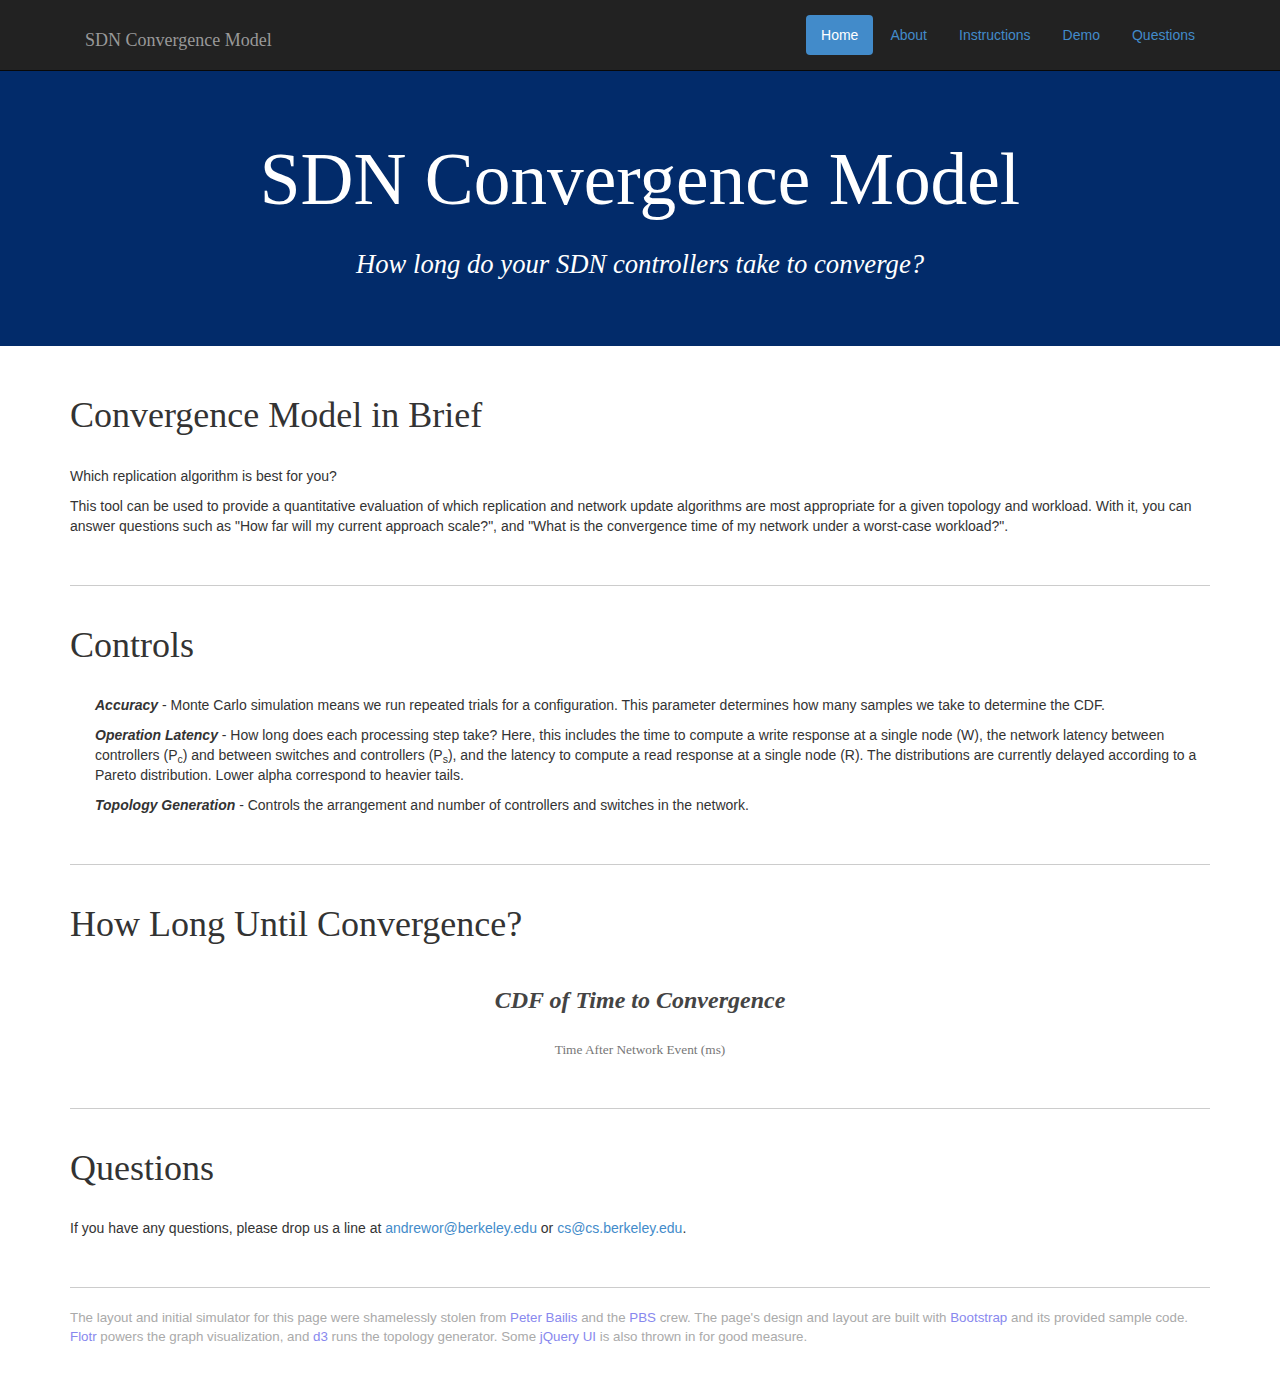
==== index.html @ d800e9d0 "Add new front-end to web model (actual logic forthcoming)" ====
<!DOCTYPE html>
<html>
  <head>
    <meta charset="utf-8">
    <link href="assets/css/bootstrap/bootstrap.min.css" rel="stylesheet">
    <link href="assets/css/index.css" rel="stylesheet">
    <script src="assets/js/jquery-2.1.0.min.js"></script>
    <script>
      
    </script>
  </head>
  <body>
    
    <!-- Navigation -->
    <div id="navigation" class="navbar navbar-inverse navbar-fixed-top">
      <div class="container">
        <div class="navbar-header">
          <h1 id="navigation-title" href="#" class="navbar-brand">SDN Convergence Model</h1>
        </div>
        <div class="navbar-collapse collapse">
          <ul class="nav nav-pills pull-right">
            <li class="active"><a href="#">Home</a></li>
            <li><a href="#about">About</a></li>
            <li><a href="#instructions">Instructions</a></li>
            <li><a href="#demo">Demo</a></li>
            <li><a href="#questions">Questions</a></li>
          </ul>
        </div>
      </div>
    </div>
    
    <!-- Main header -->
    <div id="title-container" class="jumbotron">
      <h1>SDN Convergence Model</h1>
      <p class="lead">How long do your SDN controllers take to converge?</p>
    </div>
    
    <!-- About -->
    <div class="container">
      <section id="about">
        <h1 class="sub-header">Convergence Model in Brief</h1>
        <p>Which replication algorithm is best for you?</p>
        <p>
          This tool can be used to provide a quantitative evaluation of which replication
          and network update algorithms are most appropriate for a given topology and workload.
          With it, you can answer questions such as "How far will my current approach scale?",
          and "What is the convergence time of my network under a worst-case workload?".
        </p>
      </section>
      <div class="section-divider"></div>
    </div>
    
    <!-- Instructions -->
    <div class="container">
      <section id="instructions">
        <h1 class="sub-header">Controls</h1>
          <p class="control">
            <span class="control-header">Accuracy</span> - Monte Carlo simulation means we run
            repeated trials for a configuration. This parameter determines how many samples we
            take to determine the CDF.
          </p>
          <p class="control">
            <span class="control-header">Operation Latency</span> - How long does each processing
            step take? Here, this includes the time to compute a write response at a single node
            (W), the network latency between controllers (P<sub>c</sub>) and between switches and
            controllers (P<sub>s</sub>), and the latency to compute a read response at a single
            node (R). The distributions are currently delayed according to a Pareto distribution.
            Lower alpha correspond to heavier tails.
          </p>
          <p class="control">
            <span class="control-header">Topology Generation</span> - Controls the arrangement
            and number of controllers and switches in the network.
          </p>
      </section>
      <div class="section-divider"></div>
    </div>
    
    <!-- Demo -->
    <div class="container">
      <section id="instructions">
        <h1 class="sub-header">How Long Until Convergence?</h1>
        <div id="plot">
          <div id="graph-label">CDF of Time to Convergence</div>
          <div id="tcdf"></div>
          <div class="big-axis-label">Time After Network Event (ms)</div>
        </div>
      </section>
      <div class="section-divider"></div>
    </div>
    
    <!-- Questions -->
    <div class="container">
      <section id="questions">
        <h1 class="sub-header">Questions</h1>
        <p>
          If you have any questions, please drop us a line at
          <a href="andrewor@berkeley.edu">andrewor@berkeley.edu</a> or
          <a href="cs@cs.berkeley.edu">cs@cs.berkeley.edu</a>.
        </p>
      </section>
      <div class="section-divider"></div>
    </div>
    
    <!-- Footer -->
    <div class="footer container">
      The layout and initial simulator for this page were shamelessly stolen from
      <a href="http://www.bailis.org/">Peter Bailis</a> and the
      <a href="http://pbs.cs.berkeley.edu/">PBS</a> crew. The page's design and layout are
      built with <a href="http://twitter.github.com/bootstrap/" target="_blank">Bootstrap</a>
      and its provided sample code. <a href="http://solutoire.com/flotr/" target="_blank">
      Flotr</a> powers the graph visualization, and <a href="http://d3js.org">d3</a> runs the
      topology generator. Some <a href="http://jqueryui.com/" target="_blank">jQuery UI</a>
      is also thrown in for good measure.
    </div>
    
  </body>
</html>
---- assets/css/index.css ----
/* -------------------- *
 * Style for index.html *
 * -------------------- */

h1 {
  font-family: 'Crete Round', serif;
}

#navigation {
  padding: 15px 0 5px 0;
}

#navigation-title {
  margin: 0px;
}

#title-container {
  background-color: #022b6a;
  padding-top: 120px;
  text-align: center;
}

#title-container h1 {
  color: white;
  font-size: 55pt;
}

#title-container p {
  color: white;
  padding-top: 15px;
  font-family: 'Crete Round', serif;
  font-size: 20pt;
  font-style: italic;
}

.control {
  padding-left: 25px;
}

.control-header {
  font-style: italic;
  font-weight: bold;
}

.section-divider {
  padding-bottom: 9px;
  margin: 40px 0 20px 0;
  border-bottom: 1px solid #ccc;
}

h1.sub-header {
  padding-bottom: 20px;
}

.footer {
  color: #aaa;
  font-size: 10pt;
  padding-bottom: 50px;
}

.footer a {
  color: #88e;
}

/*
 * Plot-specific style
 */

#graph-label {
  color: #444;
  font-family: 'Crete Round', serif;
  font-size: 18pt;
  font-style: italic;
  font-weight: bold;
  line-height: 20px;
  padding-top: 15px;
  text-align: center;
}

.big-axis-label {
  color: #777;
  font-family: 'Crete Round', serif;
  font-size: 10pt;
  padding-top: 30px;
  text-align: center;
}
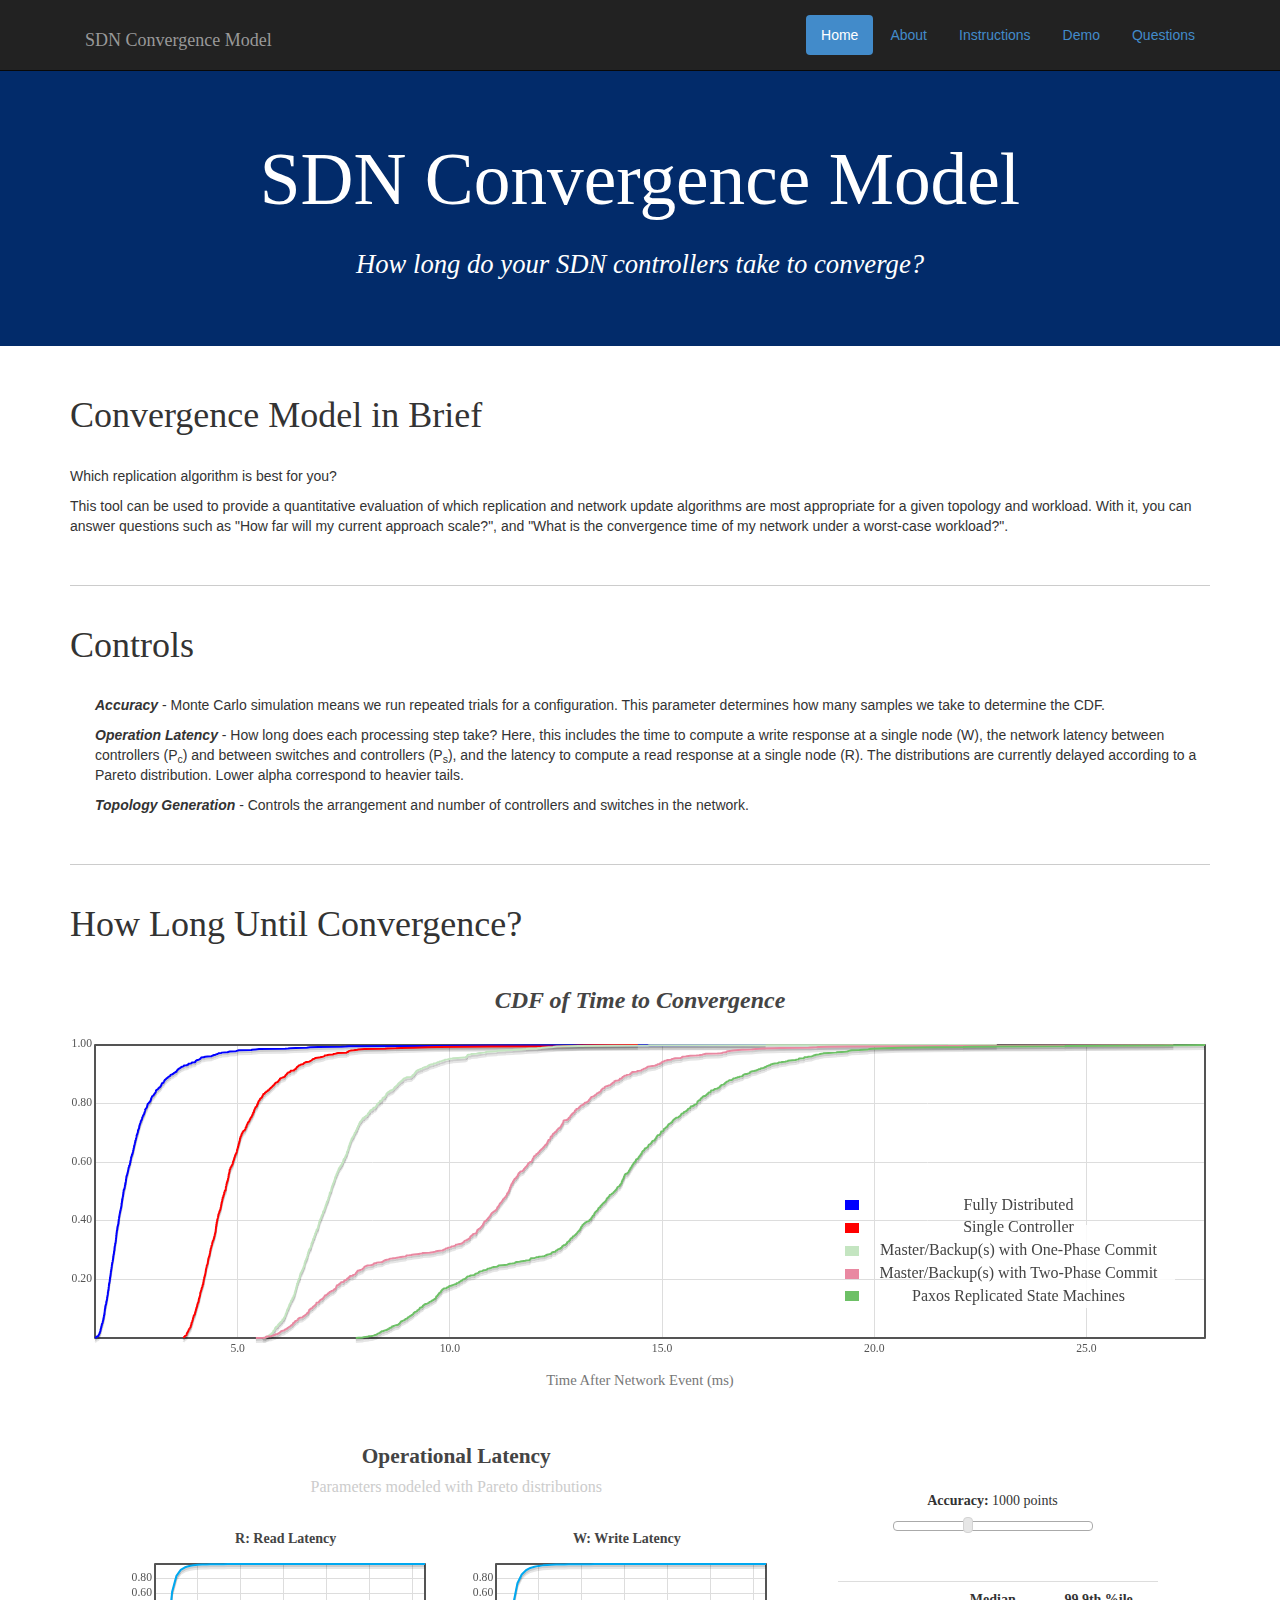
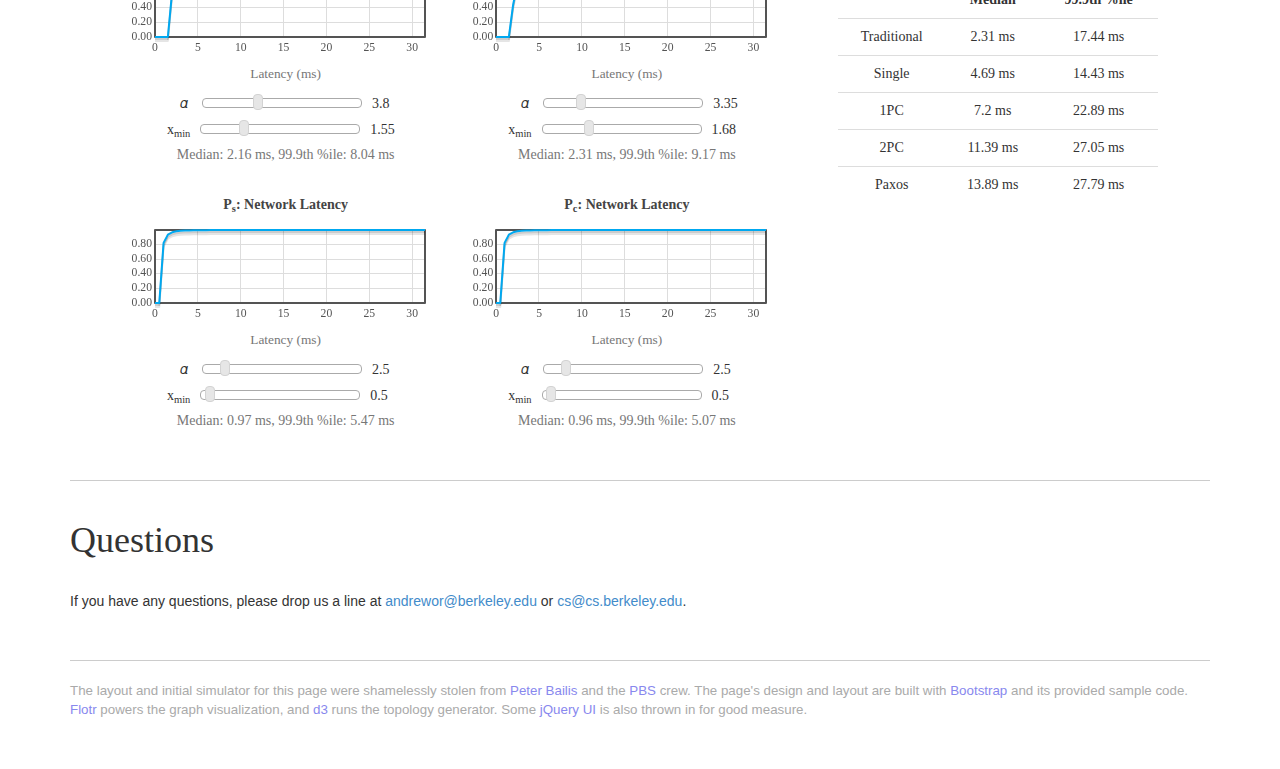
==== commit 5d846b04: "Add back convergence graphing section + major JavaScript clean-up" ====
--- a/index.html
+++ b/index.html
@@ -2,12 +2,23 @@
 <html>
   <head>
     <meta charset="utf-8">
+    <script type="text/javascript" src="assets/js/jquery/jquery-2.1.0.min.js"></script>
+    <script type="text/javascript" src="assets/js/jquery/ui/jquery.ui.core.min.js"></script>
+    <script type="text/javascript" src="assets/js/jquery/ui/jquery.ui.widget.min.js"></script>
+    <script type="text/javascript" src="assets/js/jquery/ui/jquery.ui.mouse.min.js"></script>
+    <script type="text/javascript" src="assets/js/jquery/ui/jquery.ui.slider.min.js"></script>
+    <script type="text/javascript" src="assets/js/bootstrap/bootstrap.min.js"></script>
+    <script type="text/javascript" src="assets/js/flotr/lib/prototype-1.6.0.2.js"></script>
+    <script type="text/javascript" src="assets/js/flotr/lib/canvas2image.js"></script>
+    <script type="text/javascript" src="assets/js/flotr/lib/canvastext.js"></script>
+    <script type="text/javascript" src="assets/js/flotr/flotr-0.2.0-alpha.js"></script>
+    <script type="text/javascript" src="model/floyd-warshall.js"></script>
+    <script type="text/javascript" src="model/misc.js"></script>
+    <script type="text/javascript" src="model/replication.js"></script>
+    <script type="text/javascript" src="index.js"></script>
     <link href="assets/css/bootstrap/bootstrap.min.css" rel="stylesheet">
-    <link href="assets/css/index.css" rel="stylesheet">
-    <script src="assets/js/jquery-2.1.0.min.js"></script>
-    <script>
-      
-    </script>
+    <link href="assets/css/jquery/jquery-ui.min.css" rel="stylesheet">
+    <link href="index.css" rel="stylesheet">
   </head>
   <body>
     
@@ -77,12 +88,147 @@
     
     <!-- Demo -->
     <div class="container">
-      <section id="instructions">
+      <section id="demo">
         <h1 class="sub-header">How Long Until Convergence?</h1>
         <div id="plot">
-          <div id="graph-label">CDF of Time to Convergence</div>
+          <div id="graph-title">CDF of Time to Convergence</div>
           <div id="tcdf"></div>
-          <div class="big-axis-label">Time After Network Event (ms)</div>
+          <div class="axis-label">Time After Network Event (ms)</div>
+          <div class="row">
+            <div id="parameter-container" class="col-md-7">
+              <div class="plot-sub-header">Operational Latency</div>
+              <div class="plot-sub-sub-header">Parameters modeled with Pareto distributions</div>
+              <div class="row">
+                <div class="col-md-6">
+                  <div class="small-graph-panel">
+                    <div class="small-graph-title">R: Read Latency</div>
+                    <div id="rcontainer" class="pareto-cdf"></div>
+                    <div class="small-axis-label">Latency (ms)</div>
+                  </div>
+                  <div class="slider-container">
+                    <span class="slider-alpha-label">𝛼</span>
+                    <div id="ralpha-slider" class="slider"></div>
+                    <span id="ralpha-value" class="slider-value-label"></span>
+                  </div>
+                  <div class="slider-container">
+                    <span class="slider-xmin-label">x<sub>min</sub> </span>
+                    <div id="rxmin-slider" class="slider"></div>
+                    <span id="rxmin-value" class="slider-value-label"></span>
+                  </div>
+                  <div class="parameter-percentiles">
+                    Median: <span id="rlatency50pct">0</span> ms, 99.9th %ile:
+                    <span id="rlatency999pct">0</span> ms
+                  </div>
+                </div>
+                <div class="col-md-6">
+                  <div class="small-graph-panel">
+                    <div class="small-graph-title">W: Write Latency</div>
+                    <div id="wcontainer" class="pareto-cdf"></div>
+                    <div class="small-axis-label">Latency (ms)</div>
+                  </div>
+                  <div class="slider-container">
+                    <span class="slider-alpha-label">𝛼</span>
+                    <div id="walpha-slider" class="slider"></div>
+                    <span id="walpha-value" class="slider-value-label"></span>
+                  </div>
+                  <div class="slider-container">
+                    <span class="slider-xmin-label">x<sub>min</sub> </span>
+                    <div id="wxmin-slider" class="slider"></div>
+                    <span id="wxmin-value" class="slider-value-label"></span>
+                  </div>
+                  <div class="parameter-percentiles">
+                    Median: <span id="wlatency50pct">0</span> ms, 99.9th %ile:
+                    <span id="wlatency999pct">0</span> ms
+                  </div>
+                </div>
+              </div>
+              <div class="row">
+                <div class="col-md-6">
+                  <div class="small-graph-panel">
+                    <div class="small-graph-title">P<sub>s</sub>: Network Latency</div>
+                    <div id="pscontainer" class="pareto-cdf"></div>
+                    <div class="small-axis-label">Latency (ms)</div>
+                  </div>
+                  <div class="slider-container">
+                    <span class="slider-alpha-label">𝛼</span>
+                    <div id="psalpha-slider" class="slider"></div>
+                    <span id="psalpha-value" class="slider-value-label"></span>
+                  </div>
+                  <div class="slider-container">
+                    <span class="slider-xmin-label">x<sub>min</sub> </span>
+                    <div id="psxmin-slider" class="slider"></div>
+                    <span id="psxmin-value" class="slider-value-label"></span>
+                  </div>
+                  <div class="parameter-percentiles">
+                    Median: <span id="pslatency50pct">0</span> ms, 99.9th %ile:
+                    <span id="pslatency999pct">0</span> ms
+                  </div>
+                </div>
+                <div class="col-md-6">
+                  <div class="small-graph-panel">
+                    <div class="small-graph-title">P<sub>c</sub>: Network Latency</div>
+                    <div id="pccontainer" class="pareto-cdf"></div>
+                    <div class="small-axis-label">Latency (ms)</div>
+                  </div>
+                  <div class="slider-container">
+                    <span class="slider-alpha-label">𝛼</span>
+                    <div id="pcalpha-slider" class="slider"></div>
+                    <span id="pcalpha-value" class="slider-value-label"></span>
+                  </div>
+                  <div class="slider-container">
+                    <span class="slider-xmin-label">x<sub>min</sub> </span>
+                    <div id="pcxmin-slider" class="slider"></div>
+                    <span id="pcxmin-value" class="slider-value-label"></span>
+                  </div>
+                  <div class="parameter-percentiles">
+                    Median: <span id="pclatency50pct">0</span> ms, 99.9th %ile:
+                    <span id="pclatency999pct">0</span> ms
+                  </div>
+                </div>
+              </div>
+            </div>
+            <div class="col-md-4">
+              <div id="iterations-slider-container">
+                <div>
+                  <span class="bold">Accuracy: </span>
+                  <span id="iterations-value">0</span> points
+                </div>
+                <div id="iterations-slider" class="slider"></div>
+              </div>
+              <table id="convergence-percentiles" class="table">
+                <tr>
+                  <th></th>
+                  <th>Median</th>
+                  <th>99.9th %ile</th>
+                </tr>
+                <tr>
+                  <td>Traditional</td>
+                  <td><span id="traditional_latency50pct">0</span> ms</td>
+                  <td><span id="traditional_latency999pct">0</span> ms</td>
+                </tr>
+                <tr>
+                  <td>Single</td>
+                  <td><span id="single_latency50pct">0</span> ms</td>
+                  <td><span id="single_latency999pct">0</span> ms</td>
+                </tr>
+                <tr>
+                  <td>1PC</td>
+                  <td><span id="onepc_latency50pct">0</span> ms</td>
+                  <td><span id="onepc_latency999pct">0</span> ms</td>
+                </tr>
+                <tr>
+                  <td>2PC</td>
+                  <td><span id="twopc_latency50pct">0</span> ms</td>
+                  <td><span id="twopc_latency999pct">0</span> ms</td>
+                </tr>
+                <tr>
+                  <td>Paxos</td>
+                  <td><span id="paxos_latency50pct">0</span> ms</td>
+                  <td><span id="paxos_latency999pct">0</span> ms</td>
+                </tr>
+              </table>
+            </div>
+          </div>
         </div>
       </section>
       <div class="section-divider"></div>
--- a/index.css
+++ b/index.css
@@ -0,0 +1,197 @@
+/* -------------------- *
+ * Style for index.html *
+ * -------------------- */
+
+h1, h3 {
+  font-family: 'Crete Round', serif;
+}
+
+#navigation {
+  padding: 15px 0 5px 0;
+}
+
+#navigation-title {
+  margin: 0px;
+}
+
+#title-container {
+  background-color: #022b6a;
+  padding-top: 120px;
+  text-align: center;
+}
+
+#title-container h1 {
+  color: white;
+  font-size: 55pt;
+}
+
+#title-container p {
+  color: white;
+  padding-top: 15px;
+  font-family: 'Crete Round', serif;
+  font-size: 20pt;
+  font-style: italic;
+}
+
+.control {
+  padding-left: 25px;
+}
+
+.control-header {
+  font-style: italic;
+  font-weight: bold;
+}
+
+.section-divider {
+  padding-bottom: 9px;
+  margin: 40px 0 20px 0;
+  border-bottom: 1px solid #ccc;
+}
+
+.sub-header {
+  padding-bottom: 20px;
+}
+
+.bold {
+  font-weight: bold;
+}
+
+.footer {
+  color: #aaa;
+  font-size: 10pt;
+  padding-bottom: 50px;
+}
+
+.footer a {
+  color: #88e;
+}
+
+/*
+ * Plot-specific style
+ */
+
+#tcdf {
+  width: 1140px;
+  height: 320px;
+}
+
+#plot div {
+  font-family: 'Crete Round', serif;
+  text-align: center;
+}
+
+#graph-title {
+  color: #444;
+  font-size: 18pt;
+  font-style: italic;
+  font-weight: bold;
+  line-height: 20px;
+  padding: 15px 0 30px 0;
+}
+
+.axis-label {
+  color: #777;
+  font-size: 11pt;
+  padding: 10px 0 50px 0;
+}
+
+.small-axis-label {
+  color: #777;
+  font-size: 10pt;
+  padding: 5px 0 5px 0;
+}
+
+.small-graph-title {
+  color: #444;
+  font-weight: bold;
+  line-height: 20px;
+  padding: 10px 0 10px 0;
+}
+
+.small-graph-panel {
+  padding-top: 20px;
+}
+
+.plot-sub-header {
+  color: #444;
+  font-size: 16pt;
+  padding-bottom: 5px;
+  font-weight: bold;
+}
+
+.plot-sub-sub-header {
+  color: #ccc;
+  font-size: 12pt;
+  text-align: center;
+}
+
+#parameter-container {
+  margin-left: 60px;
+}
+
+.pareto-cdf {
+  height: 100px;
+  width: 300px;
+}
+
+.slider-alpha-label {
+  float: left;
+  margin: 6px 14px 0 25px;
+}
+
+.slider-xmin-label {
+  float: left;
+  margin: 6px 10px 0 12px;
+}
+
+.slider-value-label {
+  float: left;
+  margin: 6px 0 0 10px;
+}
+
+.slider-container {
+  clear: left;
+  margin-left: 25px;
+}
+
+.slider {
+  float: left;
+  height: 10px;
+  width: 160px;
+  margin-top: 10px;
+}
+
+.parameter-percentiles {
+  clear: left;
+  color: #777;
+  padding-top: 5px;
+}
+
+#iterations-slider-container {
+  margin-top: 50px;
+}
+
+#iterations-slider {
+  float: none;
+  left: calc(50% - 100px);
+  width: 200px;
+}
+
+#convergence-percentiles {
+  margin: 50px 0 0 25px;
+  width: 320px;
+}
+
+#convergence-percentiles th {
+  text-align: center;
+}
+
+/*
+ * Overridden jQuery styles
+ */
+
+#plot .ui-slider .ui-slider-handle {
+  width: 10px;
+  height: 16px;
+}
+
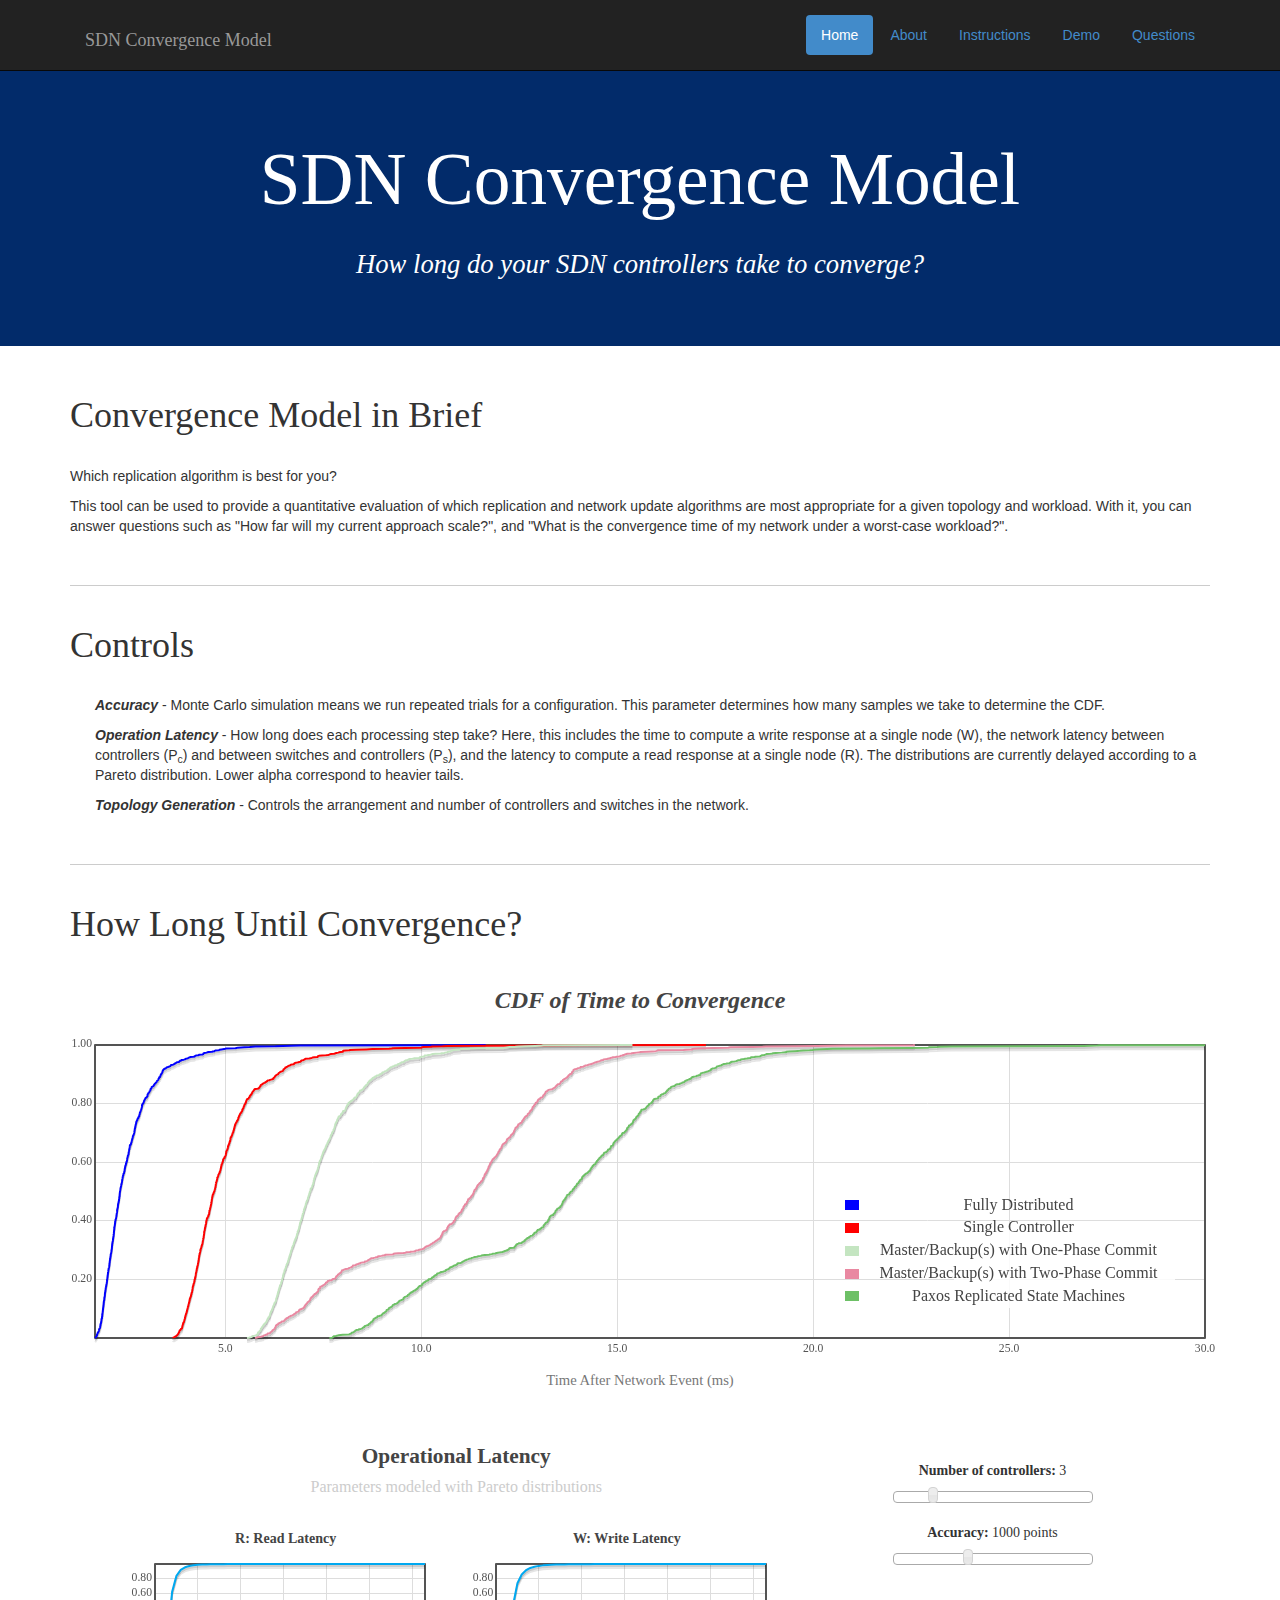
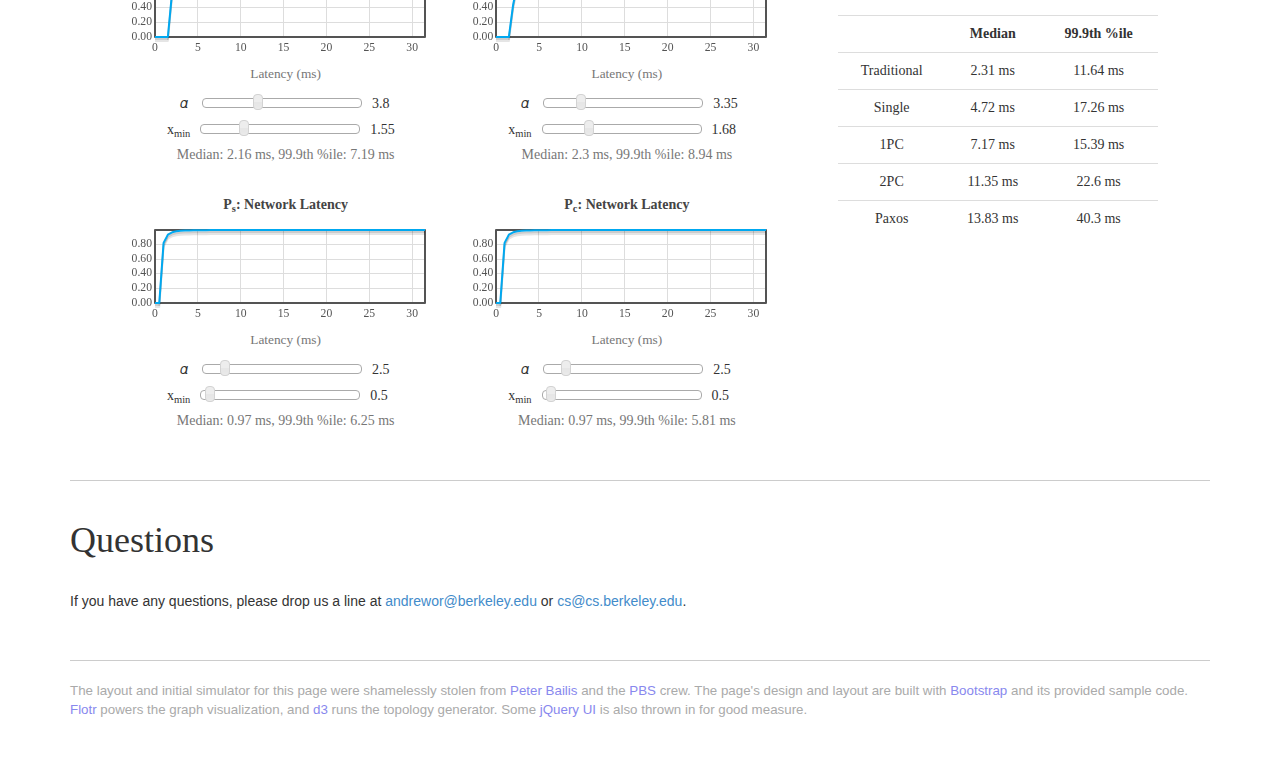
==== commit ff8ac489: "Clean up JavaScript + convert to camel case + improve UI" ====
--- a/index.html
+++ b/index.html
@@ -8,10 +8,12 @@
     <script type="text/javascript" src="assets/js/jquery/ui/jquery.ui.mouse.min.js"></script>
     <script type="text/javascript" src="assets/js/jquery/ui/jquery.ui.slider.min.js"></script>
     <script type="text/javascript" src="assets/js/bootstrap/bootstrap.min.js"></script>
+    <script type="text/javascript" src="assets/js/underscore/underscore.min.js"></script>
     <script type="text/javascript" src="assets/js/flotr/lib/prototype-1.6.0.2.js"></script>
     <script type="text/javascript" src="assets/js/flotr/lib/canvas2image.js"></script>
     <script type="text/javascript" src="assets/js/flotr/lib/canvastext.js"></script>
     <script type="text/javascript" src="assets/js/flotr/flotr-0.2.0-alpha.js"></script>
+    <script type="text/javascript" src="model/topology.js"></script>
     <script type="text/javascript" src="model/floyd-warshall.js"></script>
     <script type="text/javascript" src="model/misc.js"></script>
     <script type="text/javascript" src="model/replication.js"></script>
@@ -105,14 +107,14 @@
                     <div id="rcontainer" class="pareto-cdf"></div>
                     <div class="small-axis-label">Latency (ms)</div>
                   </div>
-                  <div class="slider-container">
-                    <span class="slider-alpha-label">𝛼</span>
-                    <div id="ralpha-slider" class="slider"></div>
+                  <div class="left-slider-container">
+                    <span class="slider-alpha-label">𝛼</span>
+                    <div id="ralpha-slider" class="left-slider"></div>
                     <span id="ralpha-value" class="slider-value-label"></span>
                   </div>
-                  <div class="slider-container">
-                    <span class="slider-xmin-label">x<sub>min</sub> </span>
-                    <div id="rxmin-slider" class="slider"></div>
+                  <div class="left-slider-container">
+                    <span class="slider-xmin-label">x<sub>min</sub> </span>
+                    <div id="rxmin-slider" class="left-slider"></div>
                     <span id="rxmin-value" class="slider-value-label"></span>
                   </div>
                   <div class="parameter-percentiles">
@@ -126,14 +128,14 @@
                     <div id="wcontainer" class="pareto-cdf"></div>
                     <div class="small-axis-label">Latency (ms)</div>
                   </div>
-                  <div class="slider-container">
-                    <span class="slider-alpha-label">𝛼</span>
-                    <div id="walpha-slider" class="slider"></div>
+                  <div class="left-slider-container">
+                    <span class="slider-alpha-label">𝛼</span>
+                    <div id="walpha-slider" class="left-slider"></div>
                     <span id="walpha-value" class="slider-value-label"></span>
                   </div>
-                  <div class="slider-container">
-                    <span class="slider-xmin-label">x<sub>min</sub> </span>
-                    <div id="wxmin-slider" class="slider"></div>
+                  <div class="left-slider-container">
+                    <span class="slider-xmin-label">x<sub>min</sub> </span>
+                    <div id="wxmin-slider" class="left-slider"></div>
                     <span id="wxmin-value" class="slider-value-label"></span>
                   </div>
                   <div class="parameter-percentiles">
@@ -149,14 +151,14 @@
                     <div id="pscontainer" class="pareto-cdf"></div>
                     <div class="small-axis-label">Latency (ms)</div>
                   </div>
-                  <div class="slider-container">
-                    <span class="slider-alpha-label">𝛼</span>
-                    <div id="psalpha-slider" class="slider"></div>
+                  <div class="left-slider-container">
+                    <span class="slider-alpha-label">𝛼</span>
+                    <div id="psalpha-slider" class="left-slider"></div>
                     <span id="psalpha-value" class="slider-value-label"></span>
                   </div>
-                  <div class="slider-container">
-                    <span class="slider-xmin-label">x<sub>min</sub> </span>
-                    <div id="psxmin-slider" class="slider"></div>
+                  <div class="left-slider-container">
+                    <span class="slider-xmin-label">x<sub>min</sub> </span>
+                    <div id="psxmin-slider" class="left-slider"></div>
                     <span id="psxmin-value" class="slider-value-label"></span>
                   </div>
                   <div class="parameter-percentiles">
@@ -170,14 +172,14 @@
                     <div id="pccontainer" class="pareto-cdf"></div>
                     <div class="small-axis-label">Latency (ms)</div>
                   </div>
-                  <div class="slider-container">
-                    <span class="slider-alpha-label">𝛼</span>
-                    <div id="pcalpha-slider" class="slider"></div>
+                  <div class="left-slider-container">
+                    <span class="slider-alpha-label">𝛼</span>
+                    <div id="pcalpha-slider" class="left-slider"></div>
                     <span id="pcalpha-value" class="slider-value-label"></span>
                   </div>
-                  <div class="slider-container">
-                    <span class="slider-xmin-label">x<sub>min</sub> </span>
-                    <div id="pcxmin-slider" class="slider"></div>
+                  <div class="left-slider-container">
+                    <span class="slider-xmin-label">x<sub>min</sub> </span>
+                    <div id="pcxmin-slider" class="left-slider"></div>
                     <span id="pcxmin-value" class="slider-value-label"></span>
                   </div>
                   <div class="parameter-percentiles">
@@ -188,12 +190,15 @@
               </div>
             </div>
             <div class="col-md-4">
-              <div id="iterations-slider-container">
-                <div>
-                  <span class="bold">Accuracy: </span>
-                  <span id="iterations-value">0</span> points
-                </div>
-                <div id="iterations-slider" class="slider"></div>
+              <div class="right-slider-container">
+                <span class="bold">Number of controllers: </span>
+                <span id="num-controllers-value">3</span>
+                <div id="num-controllers-slider" class="right-slider"></div>
+              </div>
+              <div class="right-slider-container">
+                <span class="bold">Accuracy: </span>
+                <span id="iterations-value">0</span> points
+                <div id="iterations-slider" class="right-slider"></div>
               </div>
               <table id="convergence-percentiles" class="table">
                 <tr>
--- a/index.css
+++ b/index.css
@@ -149,12 +149,12 @@
   margin: 6px 0 0 10px;
 }
 
-.slider-container {
+.left-slider-container {
   clear: left;
   margin-left: 25px;
 }
 
-.slider {
+.left-slider {
   float: left;
   height: 10px;
   width: 160px;
@@ -167,14 +167,15 @@
   padding-top: 5px;
 }
 
-#iterations-slider-container {
-  margin-top: 50px;
+.right-slider-container {
+  margin-top: 20px;
 }
 
-#iterations-slider {
+.right-slider {
   float: none;
   left: calc(50% - 100px);
   width: 200px;
+  margin-top: 10px;
 }
 
 #convergence-percentiles {
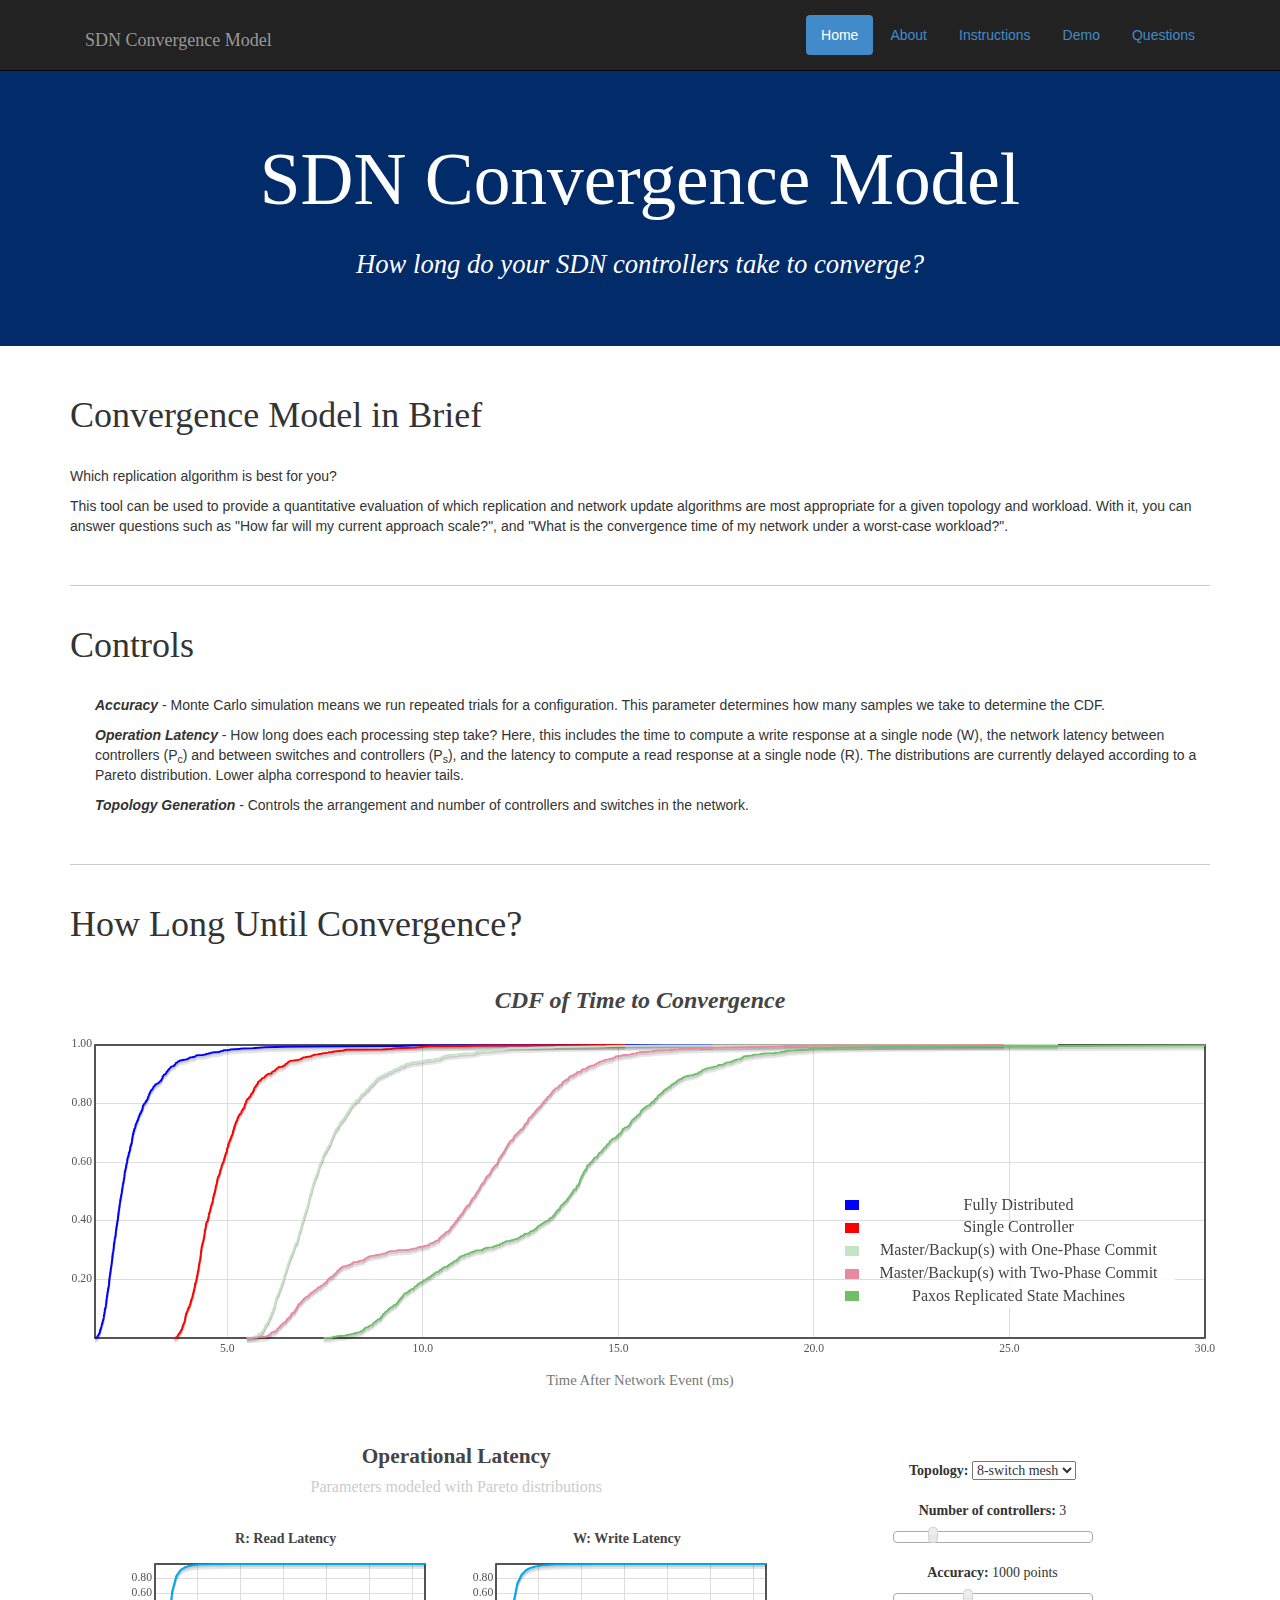
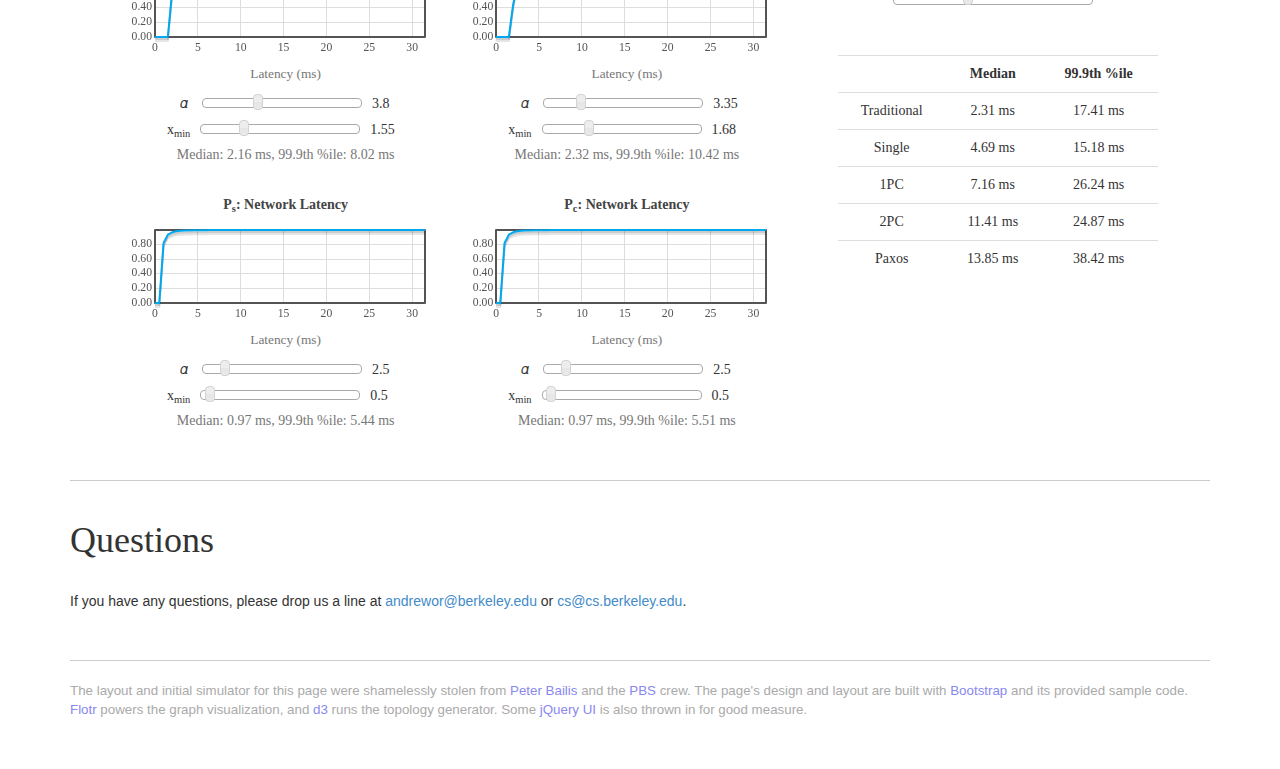
==== commit 69ed912f: "Generalize topology to mesh, ring, and star" ====
--- a/index.html
+++ b/index.html
@@ -107,12 +107,12 @@
                     <div id="rcontainer" class="pareto-cdf"></div>
                     <div class="small-axis-label">Latency (ms)</div>
                   </div>
-                  <div class="left-slider-container">
+                  <div class="left-params-container">
                     <span class="slider-alpha-label">𝛼</span>
                     <div id="ralpha-slider" class="left-slider"></div>
                     <span id="ralpha-value" class="slider-value-label"></span>
                   </div>
-                  <div class="left-slider-container">
+                  <div class="left-params-container">
                     <span class="slider-xmin-label">x<sub>min</sub> </span>
                     <div id="rxmin-slider" class="left-slider"></div>
                     <span id="rxmin-value" class="slider-value-label"></span>
@@ -128,12 +128,12 @@
                     <div id="wcontainer" class="pareto-cdf"></div>
                     <div class="small-axis-label">Latency (ms)</div>
                   </div>
-                  <div class="left-slider-container">
+                  <div class="left-params-container">
                     <span class="slider-alpha-label">𝛼</span>
                     <div id="walpha-slider" class="left-slider"></div>
                     <span id="walpha-value" class="slider-value-label"></span>
                   </div>
-                  <div class="left-slider-container">
+                  <div class="left-params-container">
                     <span class="slider-xmin-label">x<sub>min</sub> </span>
                     <div id="wxmin-slider" class="left-slider"></div>
                     <span id="wxmin-value" class="slider-value-label"></span>
@@ -151,12 +151,12 @@
                     <div id="pscontainer" class="pareto-cdf"></div>
                     <div class="small-axis-label">Latency (ms)</div>
                   </div>
-                  <div class="left-slider-container">
+                  <div class="left-params-container">
                     <span class="slider-alpha-label">𝛼</span>
                     <div id="psalpha-slider" class="left-slider"></div>
                     <span id="psalpha-value" class="slider-value-label"></span>
                   </div>
-                  <div class="left-slider-container">
+                  <div class="left-params-container">
                     <span class="slider-xmin-label">x<sub>min</sub> </span>
                     <div id="psxmin-slider" class="left-slider"></div>
                     <span id="psxmin-value" class="slider-value-label"></span>
@@ -172,12 +172,12 @@
                     <div id="pccontainer" class="pareto-cdf"></div>
                     <div class="small-axis-label">Latency (ms)</div>
                   </div>
-                  <div class="left-slider-container">
+                  <div class="left-params-container">
                     <span class="slider-alpha-label">𝛼</span>
                     <div id="pcalpha-slider" class="left-slider"></div>
                     <span id="pcalpha-value" class="slider-value-label"></span>
                   </div>
-                  <div class="left-slider-container">
+                  <div class="left-params-container">
                     <span class="slider-xmin-label">x<sub>min</sub> </span>
                     <div id="pcxmin-slider" class="left-slider"></div>
                     <span id="pcxmin-value" class="slider-value-label"></span>
@@ -190,12 +190,16 @@
               </div>
             </div>
             <div class="col-md-4">
-              <div class="right-slider-container">
+              <div class="right-params-container">
+                <span class="bold">Topology: </span>
+                <select id="topology-dropdown"></select>
+              </div>
+              <div class="right-params-container">
                 <span class="bold">Number of controllers: </span>
                 <span id="num-controllers-value">3</span>
                 <div id="num-controllers-slider" class="right-slider"></div>
               </div>
-              <div class="right-slider-container">
+              <div class="right-params-container">
                 <span class="bold">Accuracy: </span>
                 <span id="iterations-value">0</span> points
                 <div id="iterations-slider" class="right-slider"></div>
--- a/index.css
+++ b/index.css
@@ -149,7 +149,7 @@
   margin: 6px 0 0 10px;
 }
 
-.left-slider-container {
+.left-params-container {
   clear: left;
   margin-left: 25px;
 }
@@ -167,7 +167,7 @@
   padding-top: 5px;
 }
 
-.right-slider-container {
+.right-params-container {
   margin-top: 20px;
 }
 
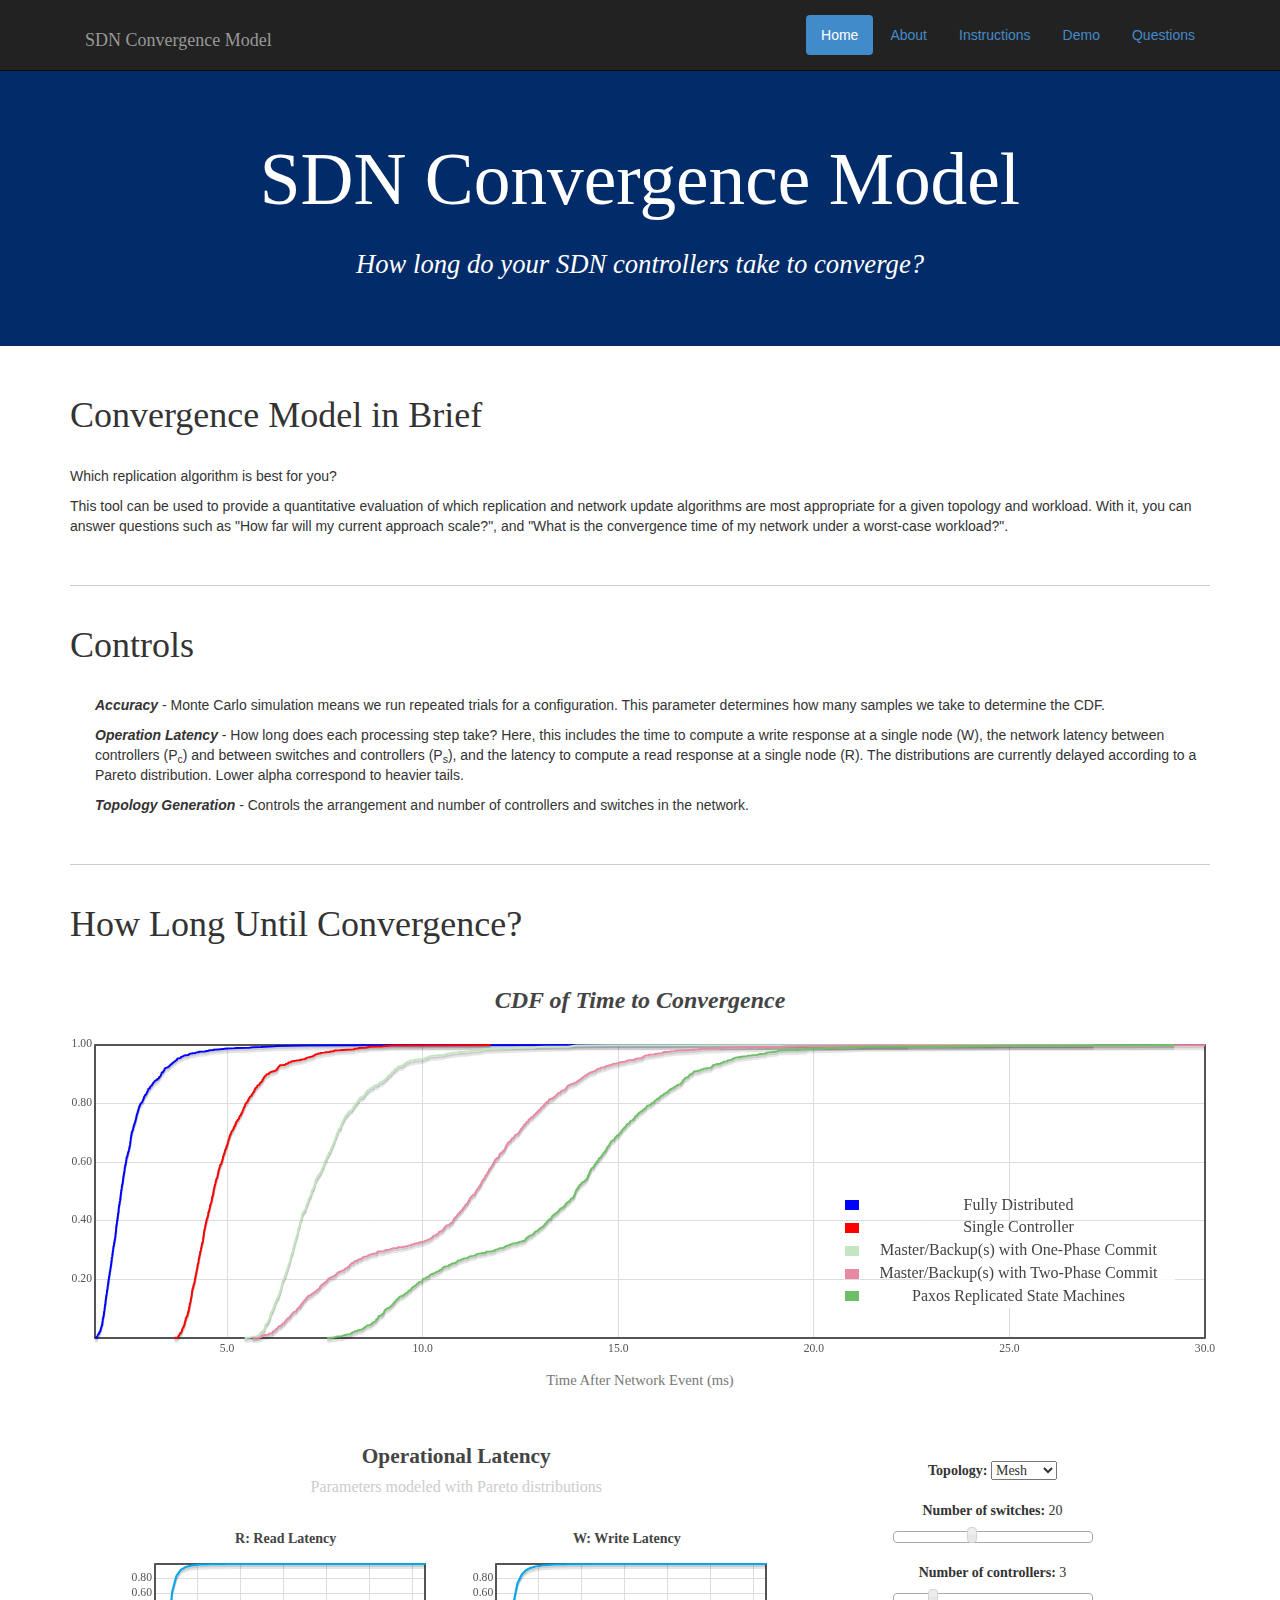
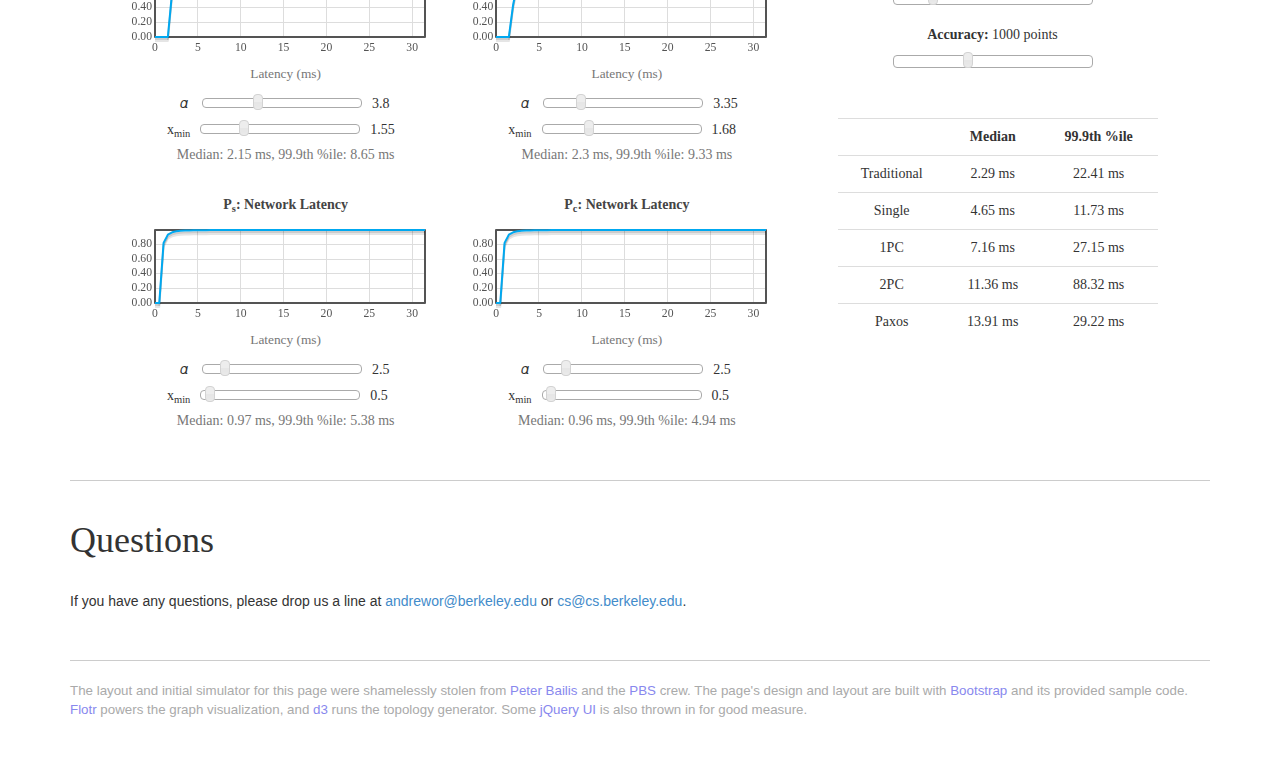
==== commit db13e361: "Allow the number of switches/pods of the topology to be configured" ====
--- a/index.html
+++ b/index.html
@@ -195,8 +195,13 @@
                 <select id="topology-dropdown"></select>
               </div>
               <div class="right-params-container">
+                <span id="num-elements-key" class="bold">Number of switches: </span>
+                <span id="num-elements-value">0</span>
+                <div id="num-elements-slider" class="right-slider"></div>
+              </div>
+              <div class="right-params-container">
                 <span class="bold">Number of controllers: </span>
-                <span id="num-controllers-value">3</span>
+                <span id="num-controllers-value">0</span>
                 <div id="num-controllers-slider" class="right-slider"></div>
               </div>
               <div class="right-params-container">
--- a/index.css
+++ b/index.css
@@ -178,6 +178,13 @@
   margin-top: 10px;
 }
 
+.right-slider-short {
+  float: none;
+  left: calc(50% - 35px);
+  width: 70px;
+  margin-top: 10px;
+}
+
 #convergence-percentiles {
   margin: 50px 0 0 25px;
   width: 320px;
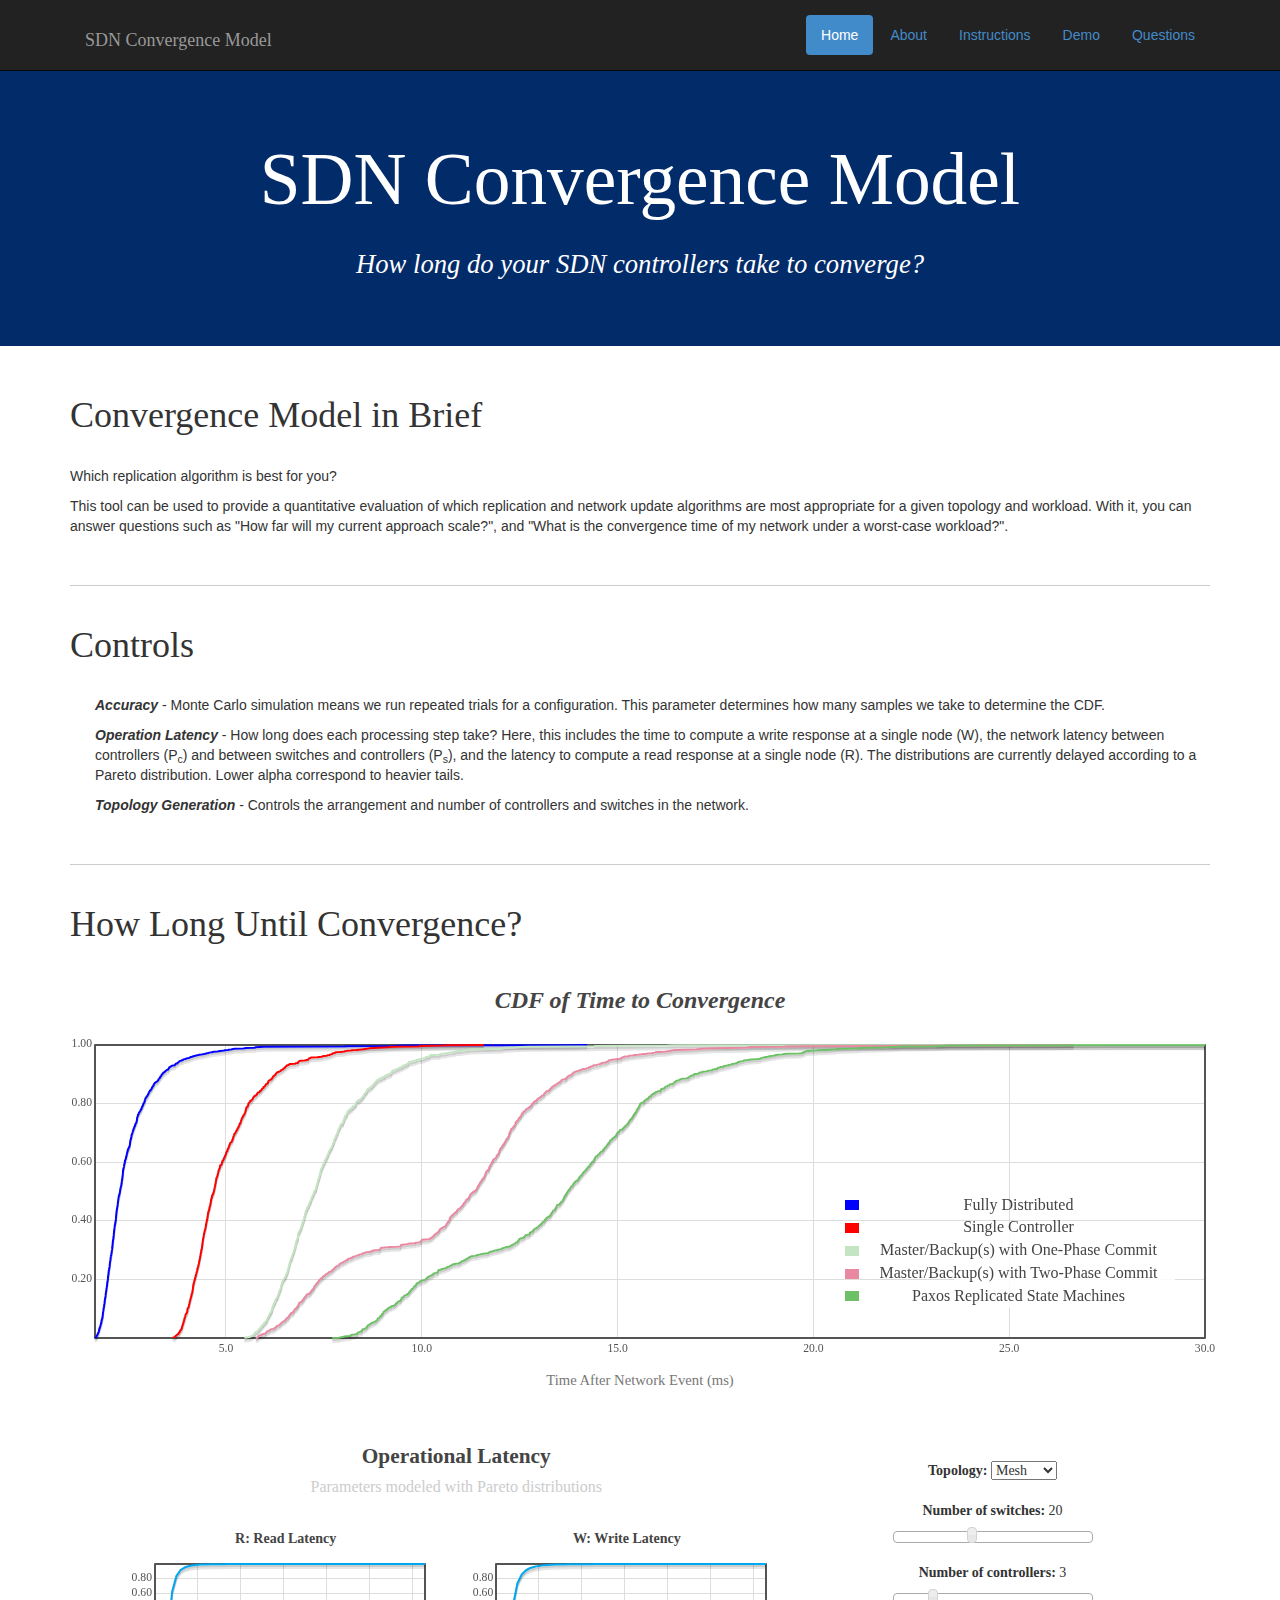
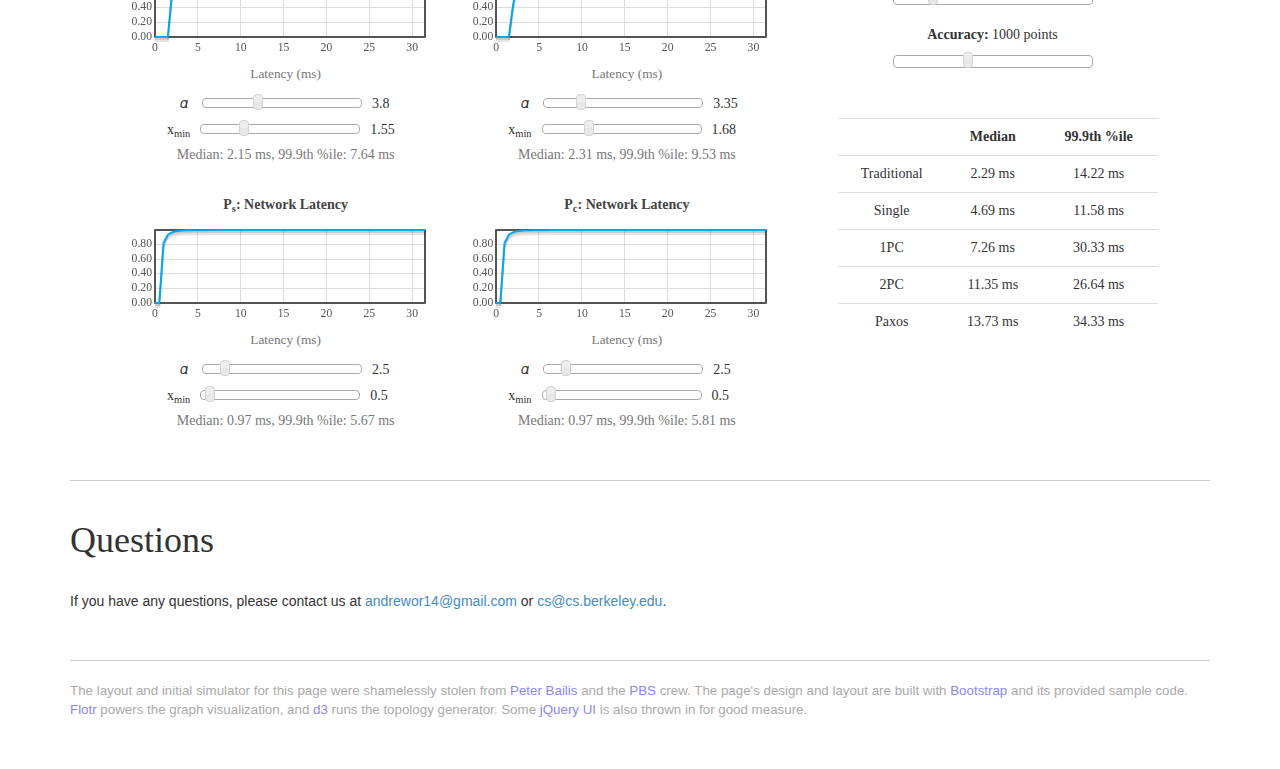
==== commit 814fae95: "Update contact info" ====
--- a/index.html
+++ b/index.html
@@ -253,8 +253,8 @@
       <section id="questions">
         <h1 class="sub-header">Questions</h1>
         <p>
-          If you have any questions, please drop us a line at
-          <a href="andrewor@berkeley.edu">andrewor@berkeley.edu</a> or
+          If you have any questions, please contact us at
+          <a href="andrewor14@gmail.com">andrewor14@gmail.com</a> or
           <a href="cs@cs.berkeley.edu">cs@cs.berkeley.edu</a>.
         </p>
       </section>
@@ -274,4 +274,4 @@
     </div>
     
   </body>
-</html>+</html>
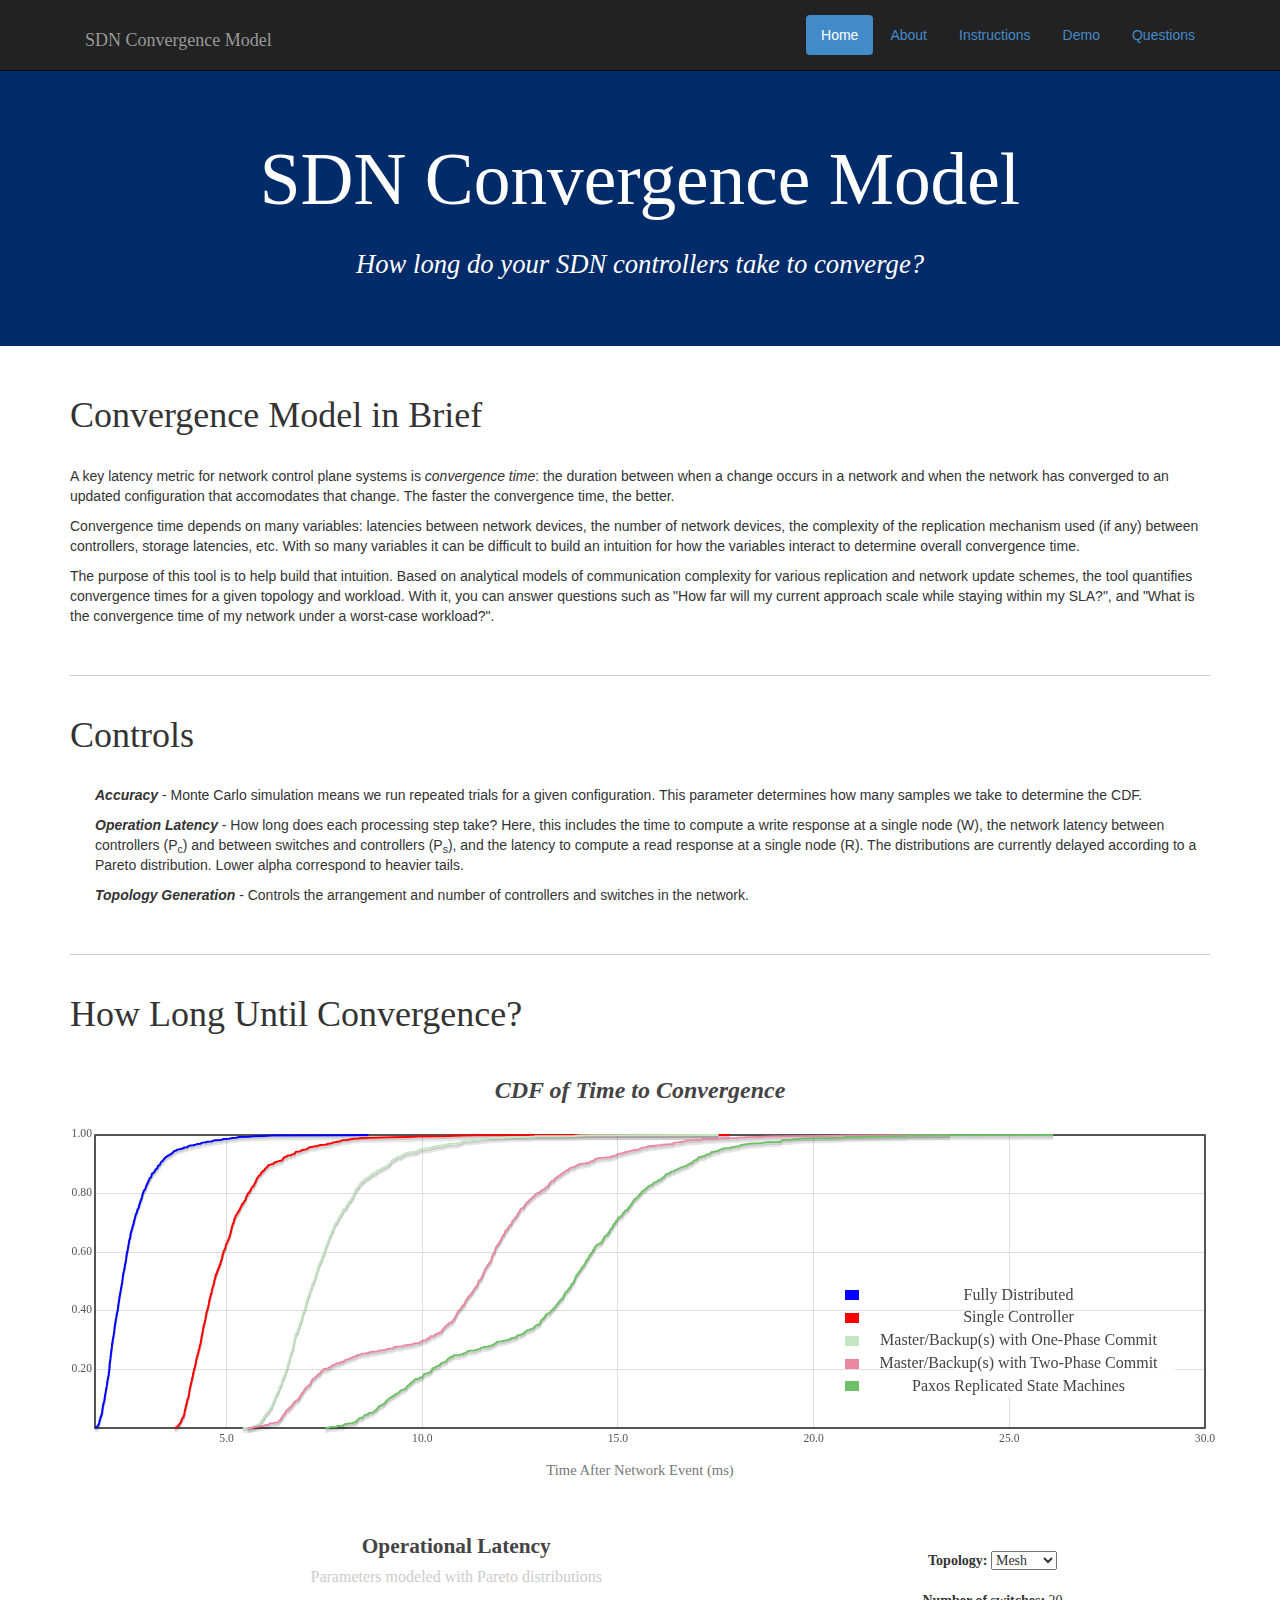
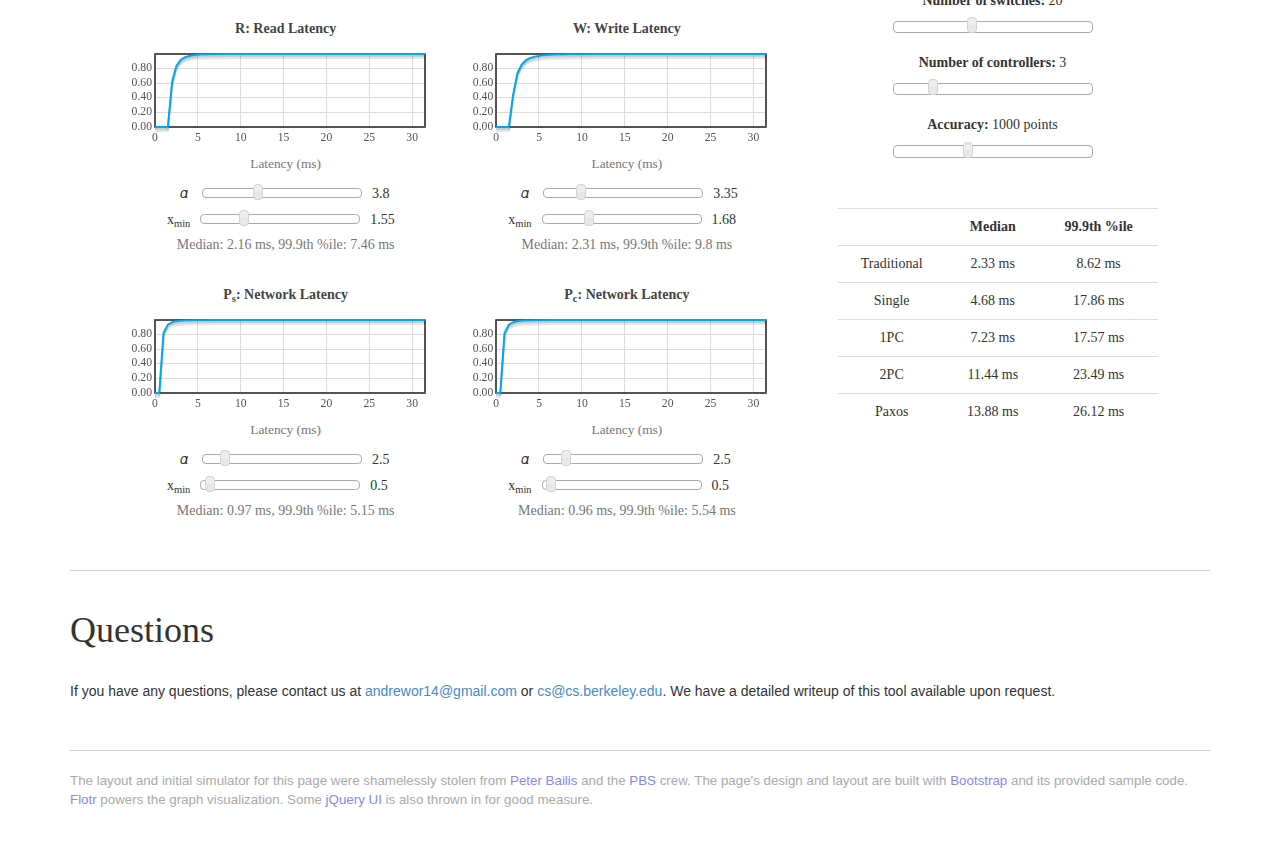
==== commit 1c2b04af: "Flesh out description of tool" ====
--- a/index.html
+++ b/index.html
@@ -23,7 +23,7 @@
     <link href="index.css" rel="stylesheet">
   </head>
   <body>
-    
+
     <!-- Navigation -->
     <div id="navigation" class="navbar navbar-inverse navbar-fixed-top">
       <div class="container">
@@ -41,35 +41,49 @@
         </div>
       </div>
     </div>
-    
+
     <!-- Main header -->
     <div id="title-container" class="jumbotron">
       <h1>SDN Convergence Model</h1>
       <p class="lead">How long do your SDN controllers take to converge?</p>
     </div>
-    
+
     <!-- About -->
     <div class="container">
       <section id="about">
-        <h1 class="sub-header">Convergence Model in Brief</h1>
-        <p>Which replication algorithm is best for you?</p>
+        <h1  class="sub-header">Convergence Model in Brief</h1>
+        <p>A key latency metric for network control plane systems is
+        <em>convergence time</em>: the
+        duration between when a change occurs in a network and when
+        the network has converged to an updated configuration that accomodates
+        that change. The faster the convergence time, the better.</p>
         <p>
-          This tool can be used to provide a quantitative evaluation of which replication
-          and network update algorithms are most appropriate for a given topology and workload.
-          With it, you can answer questions such as "How far will my current approach scale?",
+        Convergence time depends on many variables: latencies between network
+        devices, the number of network devices, the complexity of the replication mechanism used (if any)
+        between controllers, storage latencies, etc. With so many variables it can be difficult to
+        build an intuition for how the variables interact to determine
+        overall convergence time.
+        </p>
+        <p>
+          The purpose of this tool is to help build that intuition.
+          Based on analytical models of communication complexity for various
+          replication and network update schemes, the tool quantifies
+          convergence times for a given topology and workload.
+          With it, you can answer questions such as "How far will my current
+          approach scale while staying within my SLA?",
           and "What is the convergence time of my network under a worst-case workload?".
         </p>
       </section>
       <div class="section-divider"></div>
     </div>
-    
+
     <!-- Instructions -->
     <div class="container">
       <section id="instructions">
         <h1 class="sub-header">Controls</h1>
           <p class="control">
             <span class="control-header">Accuracy</span> - Monte Carlo simulation means we run
-            repeated trials for a configuration. This parameter determines how many samples we
+            repeated trials for a given configuration. This parameter determines how many samples we
             take to determine the CDF.
           </p>
           <p class="control">
@@ -87,7 +101,7 @@
       </section>
       <div class="section-divider"></div>
     </div>
-    
+
     <!-- Demo -->
     <div class="container">
       <section id="demo">
@@ -247,7 +261,7 @@
       </section>
       <div class="section-divider"></div>
     </div>
-    
+
     <!-- Questions -->
     <div class="container">
       <section id="questions">
@@ -255,12 +269,13 @@
         <p>
           If you have any questions, please contact us at
           <a href="andrewor14@gmail.com">andrewor14@gmail.com</a> or
-          <a href="cs@cs.berkeley.edu">cs@cs.berkeley.edu</a>.
+          <a href="cs@cs.berkeley.edu">cs@cs.berkeley.edu</a>. We have a
+          detailed writeup of this tool available upon request.
         </p>
       </section>
       <div class="section-divider"></div>
     </div>
-    
+
     <!-- Footer -->
     <div class="footer container">
       The layout and initial simulator for this page were shamelessly stolen from
@@ -268,10 +283,9 @@
       <a href="http://pbs.cs.berkeley.edu/">PBS</a> crew. The page's design and layout are
       built with <a href="http://twitter.github.com/bootstrap/" target="_blank">Bootstrap</a>
       and its provided sample code. <a href="http://solutoire.com/flotr/" target="_blank">
-      Flotr</a> powers the graph visualization, and <a href="http://d3js.org">d3</a> runs the
-      topology generator. Some <a href="http://jqueryui.com/" target="_blank">jQuery UI</a>
+      Flotr</a> powers the graph visualization. Some <a href="http://jqueryui.com/" target="_blank">jQuery UI</a>
       is also thrown in for good measure.
     </div>
-    
+
   </body>
 </html>
